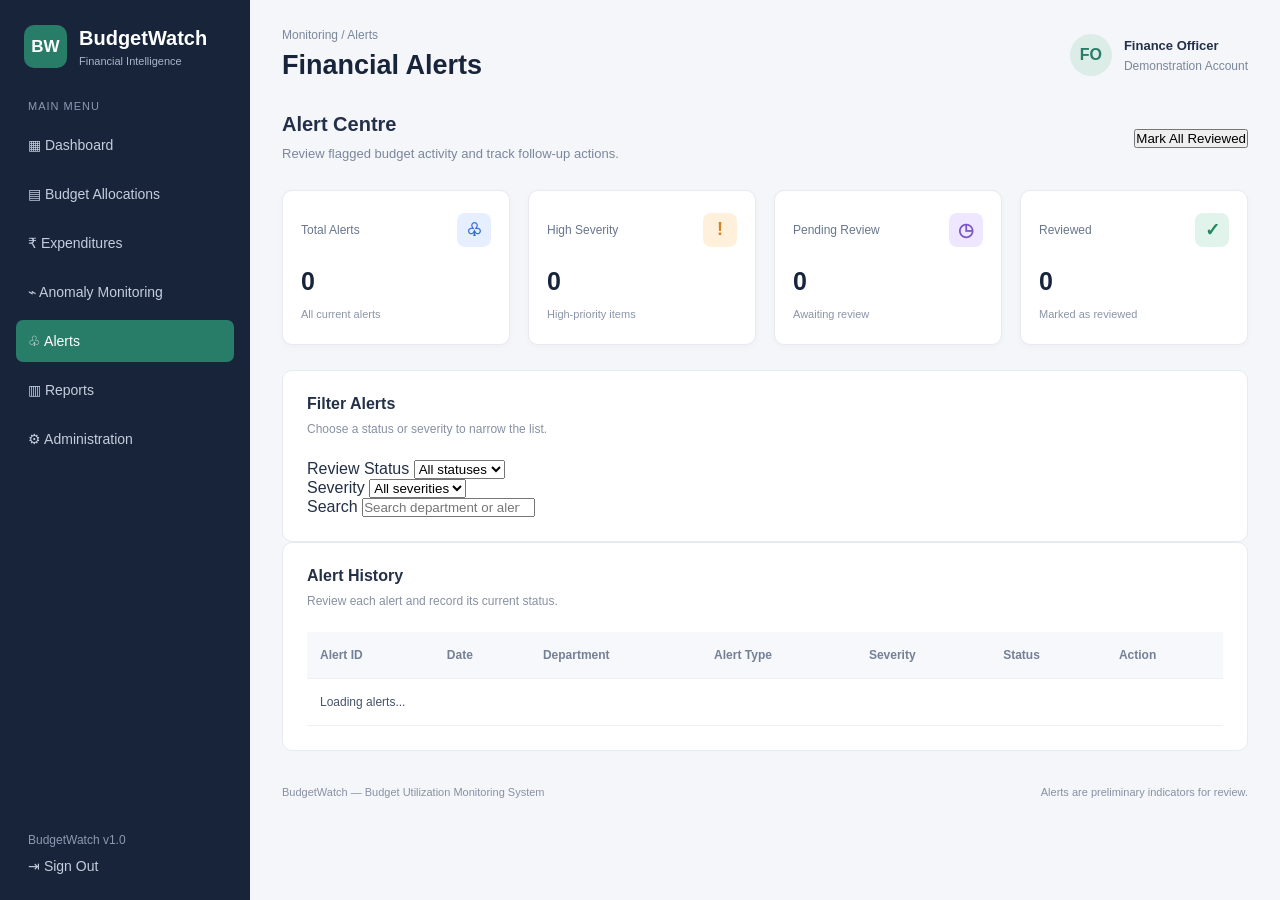
==== public/alerts.html @ e381012f "ai utilization" ====
<!DOCTYPE html>
<html lang="en">
<head>
    <meta charset="UTF-8">
    <meta name="viewport" content="width=device-width, initial-scale=1.0">
    <title>Alerts | BudgetWatch</title>
    <link rel="stylesheet" href="styles.css">
</head>
<body data-page="alerts">

    <aside class="sidebar">
        <div class="brand"><div class="brand-icon">BW</div><div><h2>BudgetWatch</h2><p>Financial Intelligence</p></div></div>
        <p class="menu-heading">MAIN MENU</p>
        <nav class="sidebar-nav">
            <a href="index.html" class="nav-link">▦ Dashboard</a>
            <a href="budgets.html" class="nav-link">▤ Budget Allocations</a>
            <a href="expenditures.html" class="nav-link">₹ Expenditures</a>
            <a href="anomalies.html" class="nav-link">⌁ Anomaly Monitoring</a>
            <a href="alerts.html" class="nav-link active">♧ Alerts</a>
            <a href="reports.html" class="nav-link">▥ Reports</a>
            <a href="admin.html" class="nav-link">⚙ Administration</a>
        </nav>
        <div class="sidebar-bottom"><p>BudgetWatch v1.0</p><a href="login.html" class="nav-link">⇥ Sign Out</a></div>
    </aside>

    <main class="main-content">
        <header class="topbar">
            <div><p class="breadcrumb">Monitoring / Alerts</p><h1>Financial Alerts</h1></div>
            <div class="profile"><div class="profile-avatar">FO</div><div><strong>Finance Officer</strong><p>Demonstration Account</p></div></div>
        </header>

        <section class="welcome-section">
            <div><h2>Alert Centre</h2><p>Review flagged budget activity and track follow-up actions.</p></div>
            <button class="secondary-btn" id="markAllRead">Mark All Reviewed</button>
        </section>

        <section class="stats-grid">
            <div class="stat-card"><div class="stat-top"><span>Total Alerts</span><span class="stat-icon blue">♧</span></div><h2 id="alertTotal">0</h2><p class="stat-note">All current alerts</p></div>
            <div class="stat-card"><div class="stat-top"><span>High Severity</span><span class="stat-icon orange">!</span></div><h2 id="alertHigh">0</h2><p class="stat-note">High-priority items</p></div>
            <div class="stat-card"><div class="stat-top"><span>Pending Review</span><span class="stat-icon purple">◷</span></div><h2 id="alertPending">0</h2><p class="stat-note">Awaiting review</p></div>
            <div class="stat-card"><div class="stat-top"><span>Reviewed</span><span class="stat-icon green">✓</span></div><h2 id="alertReviewed">0</h2><p class="stat-note">Marked as reviewed</p></div>
        </section>

        <section class="panel">
            <div class="panel-heading"><div><h3>Filter Alerts</h3><p>Choose a status or severity to narrow the list.</p></div></div>
            <div class="filter-row">
                <div class="form-group">
                    <label for="alertStatusFilter">Review Status</label>
                    <select id="alertStatusFilter">
                        <option value="All">All statuses</option>
                        <option value="Pending">Pending</option>
                        <option value="Reviewed">Reviewed</option>
                    </select>
                </div>
                <div class="form-group">
                    <label for="alertSeverityFilter">Severity</label>
                    <select id="alertSeverityFilter">
                        <option value="All">All severities</option>
                        <option value="High">High</option>
                        <option value="Medium">Medium</option>
                        <option value="Low">Low</option>
                    </select>
                </div>
                <div class="form-group">
                    <label for="alertSearch">Search</label>
                    <input type="search" id="alertSearch" placeholder="Search department or alert">
                </div>
            </div>
        </section>

        <section class="panel table-panel">
            <div class="panel-heading"><div><h3>Alert History</h3><p>Review each alert and record its current status.</p></div></div>
            <div class="table-wrapper">
                <table>
                    <thead><tr><th>Alert ID</th><th>Date</th><th>Department</th><th>Alert Type</th><th>Severity</th><th>Status</th><th>Action</th></tr></thead>
                    <tbody id="alertTable"><tr><td colspan="7">Loading alerts...</td></tr></tbody>
                </table>
            </div>
            <p id="alertMessage" class="form-message"></p>
        </section>

        <footer class="footer"><p>BudgetWatch — Budget Utilization Monitoring System</p><p>Alerts are preliminary indicators for review.</p></footer>
    </main>

    <script src="js/data.js"></script>
    <script src="js/app.js"></script>
</body>
</html>
---- public/styles.css ----
* {
    margin: 0;
    padding: 0;
    box-sizing: border-box;
}

body {
    font-family: Arial, sans-serif;
    background-color: #f4f6fa;
    color: #243047;
    display: flex;
}

/* Sidebar */

.sidebar {
    width: 250px;
    min-height: 100vh;
    background-color: #17243a;
    color: white;
    padding: 25px 16px;
    display: flex;
    flex-direction: column;
    flex-shrink: 0;
}

.brand {
    display: flex;
    align-items: center;
    gap: 12px;
    padding: 0 8px 32px;
}

.brand-icon {
    background-color: #287d69;
    color: white;
    width: 43px;
    height: 43px;
    border-radius: 10px;
    display: flex;
    align-items: center;
    justify-content: center;
    font-weight: bold;
    font-size: 17px;
}

.brand h2 {
    font-size: 20px;
    margin-bottom: 5px;
}

.brand p {
    color: #a9b5c8;
    font-size: 11px;
}

.menu-heading {
    color: #8c9ab0;
    font-size: 11px;
    letter-spacing: 1px;
    padding: 0 12px;
    margin-bottom: 12px;
}

.sidebar-nav {
    display: flex;
    flex-direction: column;
    gap: 7px;
}

.nav-link {
    color: #c5cede;
    text-decoration: none;
    padding: 13px 12px;
    border-radius: 7px;
    font-size: 14px;
    transition: 0.2s;
}

.nav-link:hover,
.nav-link.active {
    background-color: #287d69;
    color: white;
}

.sidebar-bottom {
    margin-top: auto;
    padding-top: 30px;
}

.sidebar-bottom p {
    color: #8c9ab0;
    font-size: 12px;
    padding: 10px 12px;
}

/* Main Content */

.main-content {
    flex: 1;
    min-width: 0;
    padding: 28px 32px;
}

.topbar {
    display: flex;
    justify-content: space-between;
    align-items: center;
    gap: 20px;
    margin-bottom: 32px;
}

.breadcrumb {
    color: #7b879b;
    font-size: 12px;
    margin-bottom: 8px;
}

.topbar h1 {
    font-size: 27px;
    color: #17243a;
}

.profile {
    display: flex;
    align-items: center;
    gap: 12px;
}

.profile-avatar {
    width: 42px;
    height: 42px;
    border-radius: 50%;
    background-color: #dcece7;
    color: #287d69;
    display: flex;
    align-items: center;
    justify-content: center;
    font-weight: bold;
}

.profile strong {
    font-size: 13px;
}

.profile p {
    color: #7b879b;
    font-size: 12px;
    margin-top: 5px;
}

/* Welcome Section */

.welcome-section {
    display: flex;
    justify-content: space-between;
    align-items: center;
    gap: 20px;
    margin-bottom: 25px;
}

.welcome-section h2 {
    font-size: 20px;
    margin-bottom: 8px;
}

.welcome-section p {
    color: #7b879b;
    font-size: 13px;
    line-height: 1.6;
}

.financial-year label {
    display: block;
    font-size: 12px;
    margin-bottom: 7px;
    color: #657188;
}

.financial-year select {
    padding: 10px 12px;
    border: 1px solid #dce1ea;
    border-radius: 7px;
    background-color: white;
    color: #243047;
}

/* Summary Cards */

.stats-grid {
    display: grid;
    grid-template-columns: repeat(4, minmax(0, 1fr));
    gap: 18px;
    margin-bottom: 25px;
}

.stat-card {
    background-color: white;
    border: 1px solid #e7eaf0;
    border-radius: 10px;
    padding: 22px 18px;
    box-shadow: 0 2px 7px rgba(25, 42, 70, 0.03);
}

.stat-top {
    display: flex;
    justify-content: space-between;
    align-items: center;
    gap: 8px;
    color: #69768b;
    font-size: 12px;
}

.stat-icon {
    width: 34px;
    height: 34px;
    display: flex;
    align-items: center;
    justify-content: center;
    border-radius: 8px;
    font-size: 18px;
    font-weight: bold;
    flex-shrink: 0;
}

.blue {
    background-color: #e6efff;
    color: #376bd6;
}

.green {
    background-color: #e1f4eb;
    color: #23875c;
}

.purple {
    background-color: #eee7ff;
    color: #7955c8;
}

.orange {
    background-color: #fff0dc;
    color: #d18425;
}

.stat-card h2 {
    font-size: 25px;
    margin: 20px 0 10px;
    color: #17243a;
    overflow-wrap: anywhere;
}

.stat-note {
    color: #8b95a7;
    font-size: 11px;
    line-height: 1.5;
}

/* Panels and Charts */

.content-grid {
    display: grid;
    grid-template-columns: 1.6fr 1fr;
    gap: 22px;
    margin-bottom: 25px;
}

.panel {
    background-color: white;
    border: 1px solid #e7eaf0;
    border-radius: 10px;
    padding: 24px;
    min-width: 0;
}

.panel-heading {
    display: flex;
    justify-content: space-between;
    align-items: center;
    gap: 15px;
    margin-bottom: 22px;
}

.panel-heading h3 {
    font-size: 16px;
    color: #243047;
    margin-bottom: 7px;
}

.panel-heading p {
    color: #8791a3;
    font-size: 12px;
    line-height: 1.5;
}

.chart-container {
    position: relative;
    width: 100%;
    height: 290px;
}

.utilization-display {
    text-align: center;
    padding: 10px 0 20px;
}

.progress-circle {
    width: 150px;
    height: 150px;
    border-radius: 50%;
    background: conic-gradient(
        #287d69 0deg,
        #287d69 0deg,
        #e8edf2 0deg,
        #e8edf2 360deg
    );
    display: flex;
    align-items: center;
    justify-content: center;
    margin: 0 auto 20px;
    position: relative;
}

.progress-circle::before {
    content: "";
    position: absolute;
    width: 118px;
    height: 118px;
    border-radius: 50%;
    background-color: white;
}

.progress-circle span {
    position: relative;
    z-index: 1;
    font-size: 26px;
    font-weight: bold;
    color: #17243a;
}

.utilization-display h3 {
    font-size: 15px;
    margin-bottom: 9px;
}

.utilization-display p {
    color: #8791a3;
    font-size: 12px;
    overflow-wrap: anywhere;
}

.legend-item {
    display: flex;
    align-items: center;
    gap: 10px;
    color: #68758a;
    font-size: 12px;
    margin-top: 13px;
}

.legend-dot {
    width: 10px;
    height: 10px;
    border-radius: 50%;
}

.green-dot {
    background-color: #287d69;
}

.grey-dot {
    background-color: #e0e5ed;
}

/* Department Table */

.table-panel {
    margin-bottom: 25px;
}

.text-link {
    color: #287d69;
    text-decoration: none;
    font-size: 12px;
    font-weight: bold;
    white-space: nowrap;
}

.table-wrapper {
    width: 100%;
    overflow-x: auto;
}

table {
    width: 100%;
    border-collapse: collapse;
    text-align: left;
    font-size: 12px;
}

thead {
    background-color: #f7f8fb;
}

th {
    color: #738096;
    font-weight: bold;
    white-space: nowrap;
}

th,
td {
    padding: 16px 13px;
    border-bottom: 1px solid #edf0f4;
}

td {
    color: #46536a;
}

.status {
    display: inline-block;
    padding: 6px 9px;
    border-radius: 20px;
    font-size: 10px;
    font-weight: bold;
    white-space: nowrap;
}

.status-normal {
    background-color: #e1f4eb;
    color: #23875c;
}

.status-warning {
    background-color: #fff0dc;
    color: #b96d17;
}

.status-danger {
    background-color: #ffe5e5;
    color: #c33d3d;
}

/* Footer */

.footer {
    display: flex;
    justify-content: space-between;
    flex-wrap: wrap;
    gap: 10px;
    color: #8791a3;
    font-size: 11px;
    padding: 10px 0;
}

/* Responsive Layout */

@media (max-width: 1100px) {
    .stats-grid {
        grid-template-columns: repeat(2, minmax(0, 1fr));
    }

    .content-grid {
        grid-template-columns: 1fr;
    }
}

@media (max-width: 750px) {
    body {
        display: block;
    }

    .sidebar {
        width: 100%;
        min-height: auto;
        padding: 18px;
    }

    .brand {
        padding-bottom: 20px;
    }

    .sidebar-nav {
        display: grid;
        grid-template-columns: repeat(2, minmax(0, 1fr));
    }

    .sidebar-bottom {
        margin-top: 15px;
        padding-top: 10px;
    }

    .main-content {
        padding: 22px 16px;
    }

    .topbar {
        align-items: flex-start;
        flex-direction: column;
    }

    .welcome-section {
        align-items: flex-start;
        flex-direction: column;
    }

    .stats-grid {
        gap: 12px;
    }

    .stat-card {
        padding: 16px 12px;
    }

    .stat-card h2 {
        font-size: 21px;
    }

    .panel {
        padding: 18px 14px;
    }

    .footer {
        flex-direction: column;
    }
}

@media (max-width: 400px) {
    .stats-grid {
        grid-template-columns: 1fr;
    }

    .sidebar-nav {
        grid-template-columns: 1fr;
    }
}
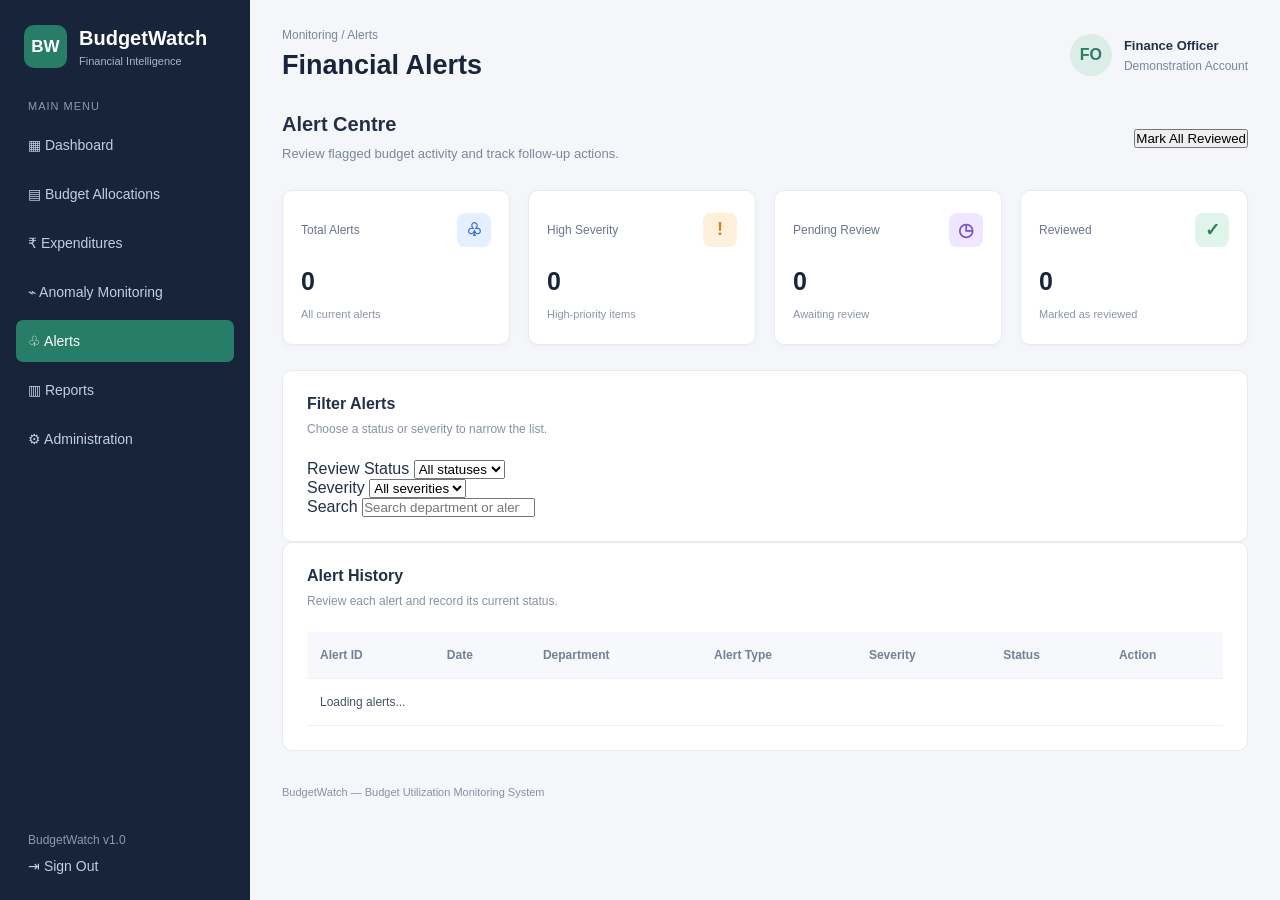
==== commit a349d4ce: "updates" ====
--- a/public/alerts.html
+++ b/public/alerts.html
@@ -80,7 +80,7 @@
             <p id="alertMessage" class="form-message"></p>
         </section>
 
-        <footer class="footer"><p>BudgetWatch — Budget Utilization Monitoring System</p><p>Alerts are preliminary indicators for review.</p></footer>
+        <footer class="footer"><p>BudgetWatch — Budget Utilization Monitoring System</p></footer>
     </main>
 
     <script src="js/data.js"></script>
